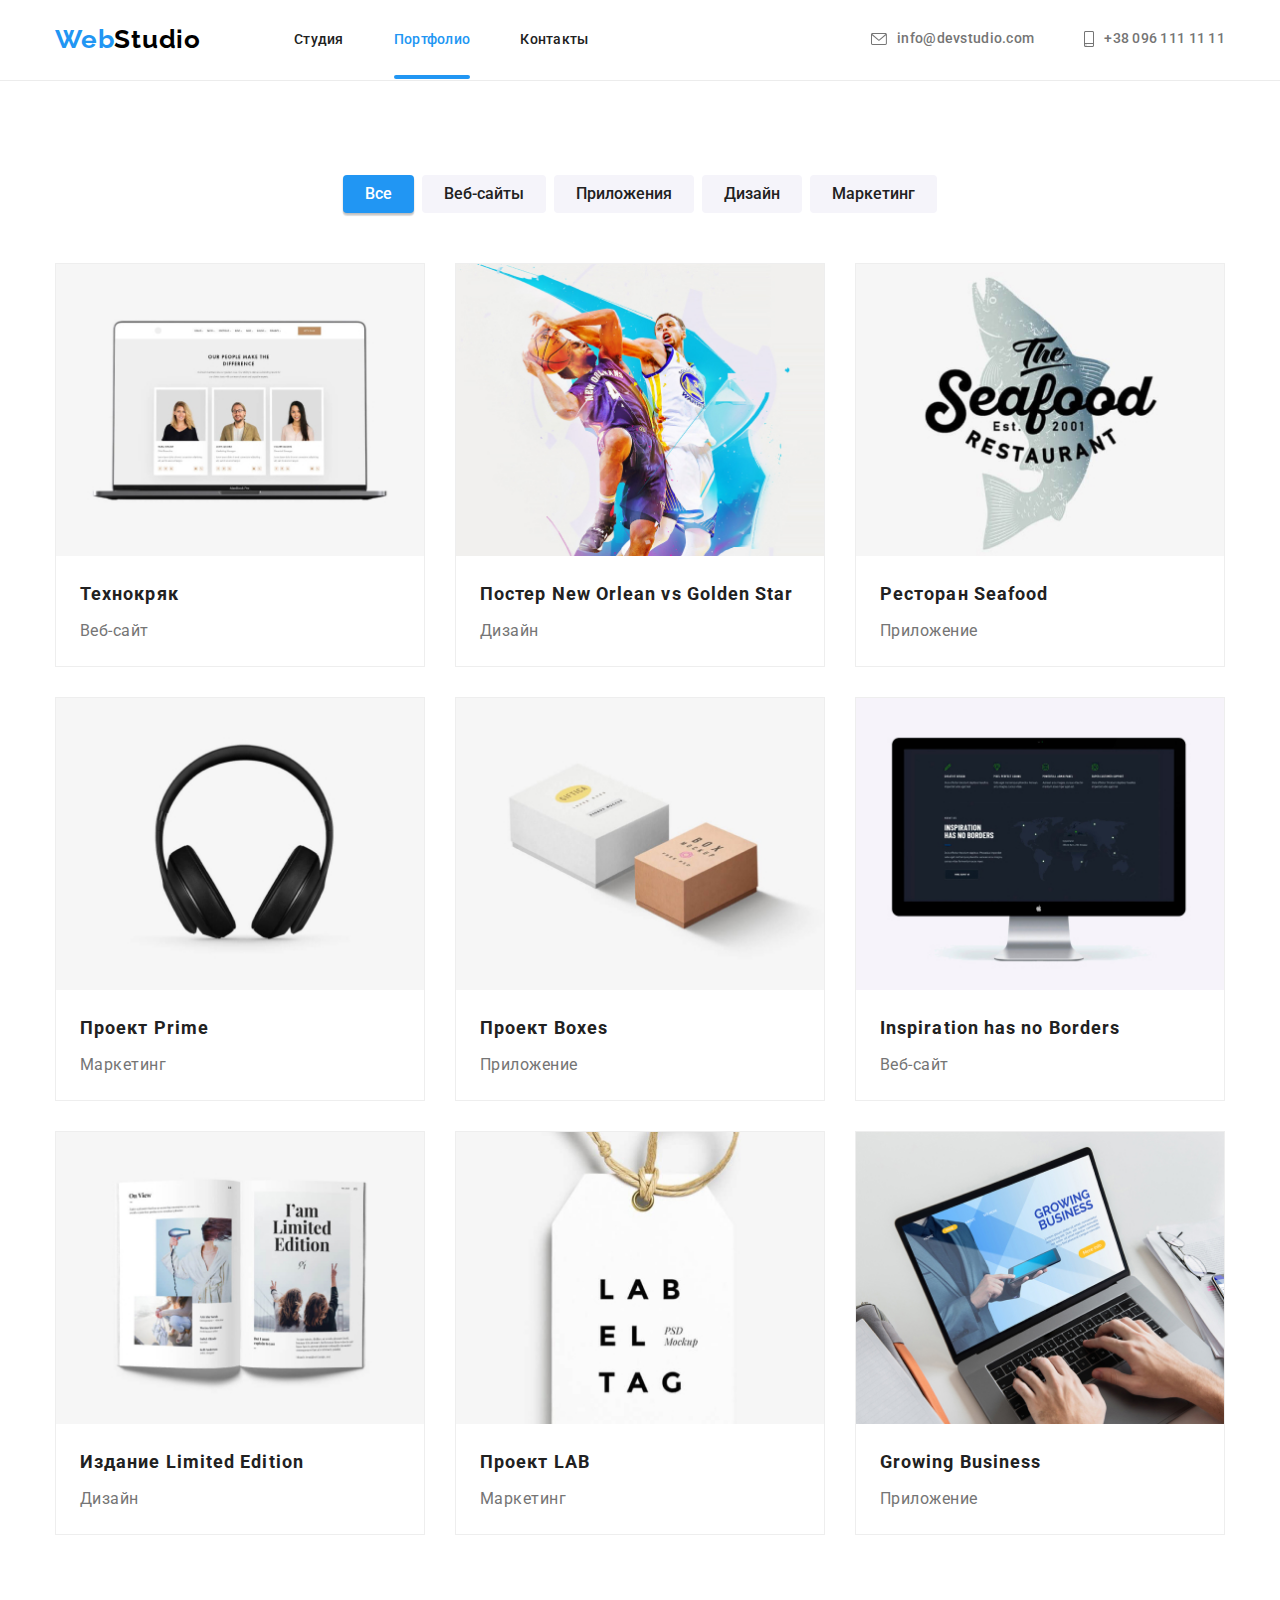
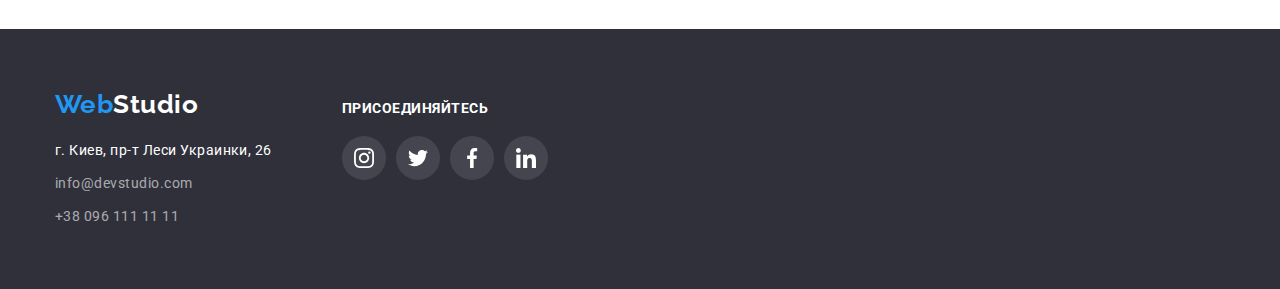
==== portfolio.html @ 2beaefca "New 6" ====
<!DOCTYPE html>
<html lang="ru">

<head>
    <meta charset="UTF-8">
    <meta http-equiv="X-UA-Compatible" content="IE=edge">
    <meta name="viewport" content="width=device-width, initial-scale=1.0">
    <title>WebStudio</title>
    <link rel="preconnect" href="https://fonts.googleapis.com">
    <link rel="preconnect" href="https://fonts.gstatic.com" crossorigin>
    <link href="https://fonts.googleapis.com/css2?family=Raleway:wght@700&family=Roboto:wght@400;500;700;900&display=swap"
        rel="stylesheet">
    <link rel="stylesheet" href="https://cdnjs.cloudflare.com/ajax/libs/modern-normalize/1.1.0/modern-normalize.min.css">

    <link rel="stylesheet" href="./css/styles.css">
</head>
<body>
<!-- Хедер -->
<header class="header">
    <div class="container">
        <div class="header-position">
            <div>
                <a href="./" class="logo"><span class="logo-color">Web</span>Studio</a>
            </div>
            <nav class="nav">
                <ul class="list-items">
                    <li><a href="./index.html" class="link link-nav">Студия</a></li>
                    <li><a href="./portfolio.html" class="link link-nav current">Портфолио</a></li>
                    <li><a href="" class="link link-nav">Контакты</a></li>
                </ul>
            </nav>
            <ul class="list-contact">
                <li>
                    <a href="mailto:info@devstudio.com" class="link link-contact">
                        <svg class="header-icon" width="16" height="12">
                            <use href="./images/icons/symbol-defs.svg#mail"></use>
                        </svg>
                        info@devstudio.com</a>
                </li>
                <li>
                    <a href="tel:+380961111111" class="link link-contact">
                        <svg class="header-icon" width="10" height="16">
                            <use href="./images/icons/symbol-defs.svg#smartphone"></use>
                        </svg>
                        +38 096 111 11 11</a>
                </li>
            </ul>
        </div>
    </div>
</header>

    <main>
        <section class="section-portfolio section">
            <div class="container">
                <h1 hidden>Портфолио</h1>
                <!-- Кнопки фільтрації -->
                <ul class="filter-button">
                    <li><button type="button" class="portfolio-button active">Все</button></li>
                    <li><button type="button" class="portfolio-button">Веб-сайты</button></li>
                    <li><button type="button" class="portfolio-button">Приложения</button></li>
                    <li><button type="button" class="portfolio-button">Дизайн</button></li>
                    <li><button type="button" class="portfolio-button">Маркетинг</button></li>
                </ul>
                <!-- Приклади -->
                <ul class="example">
                    <li class="example-card">
                        <a href="" class="link-example-card">
                            <div class="example-images">
                                <img src="./images/Технокряк.jpg" alt="Макет сайта" width="370">
                                <p class="text-on-animation">Ресурс предлагает комплексные предложения с разным уровнем функционала и сервисов. Все это позволит посетителю получить
                                исчерпывающие сведения о компании или частном лице.</p>
                            </div>
                            <div class="example-card-position">
                                <h2 class="example-title">Технокряк</h2>
                                <p class="example-text">Веб-сайт</p>
                            </div>
                        </a>   
                    </li>
                    <li class="example-card">
                        <a href="" class="link-example-card">
                            <div class="example-images">
                                <img src="./images/Постер.jpg" alt="Постер с баскетболистами" width="370">
                                <p class="text-on-animation">Ресурс предлагает комплексные предложения с разным уровнем функционала и сервисов. Все это
                                    позволит посетителю получить
                                    исчерпывающие сведения о компании или частном лице.</p>
                            </div>                    
                            <div class="example-card-position">
                                <h2 class="example-title">Постер New Orlean vs Golden Star</h2>
                                <p class="example-text">Дизайн</p>
                            </div>
                        </a>                       
                    </li>
                    <li class="example-card">
                        <a href="" class="link-example-card">
                            <div class="example-images">
                                <img src="./images/Ресторан.jpg" alt="Эмблема ресторана" width="370">
                                <p class="text-on-animation">Ресурс предлагает комплексные предложения с разным уровнем функционала и сервисов. Все это
                                    позволит посетителю получить
                                    исчерпывающие сведения о компании или частном лице.</p>
                            </div>
                            <div class="example-card-position">
                                <h2 class="example-title">Ресторан Seafood</h2>
                                <p class="example-text">Приложение</p>
                            </div>
                        </a>                       
                    </li>
                    <li class="example-card">
                        <a href="" class="link-example-card">
                            <div class="example-images">
                                <img src="./images/ПроектPrime.jpg" alt="Наушники" width="370">
                                <p class="text-on-animation">Ресурс предлагает комплексные предложения с разным уровнем функционала и сервисов. Все это
                                    позволит посетителю получить
                                    исчерпывающие сведения о компании или частном лице.</p>
                            </div>
                            <div class="example-card-position">
                                <h2 class="example-title">Проект Prime</h2>
                                <p class="example-text">Маркетинг</p>
                            </div>
                        </a>                        
                    </li>
                    <li class="example-card">
                        <a href="" class="link-example-card">
                            <div class="example-images">
                                <img src="./images/ПроектBoxes.jpg" alt="Коробки" width="370">
                                <p class="text-on-animation">Ресурс предлагает комплексные предложения с разным уровнем функционала и сервисов. Все это
                                    позволит посетителю получить
                                    исчерпывающие сведения о компании или частном лице.</p>
                            </div>
                            <div class="example-card-position">
                                <h2 class="example-title">Проект Boxes</h2>
                                <p class="example-text">Приложение</p>
                            </div>
                        </a>                       
                    </li>
                    <li class="example-card">
                        <a href="" class="link-example-card">
                            <div class="example-images">
                                <img src="./images/InspirationhasnoBorders.jpg" alt="Монитор" width="370">
                                <p class="text-on-animation">Ресурс предлагает комплексные предложения с разным уровнем функционала и сервисов. Все это
                                    позволит посетителю получить
                                    исчерпывающие сведения о компании или частном лице.</p>
                            </div>
                            <div class="example-card-position">
                                <h2 class="example-title">Inspiration has no Borders</h2>
                                <p class="example-text">Веб-сайт</p>
                            </div>
                        </a>                             
                    </li>
                    <li class="example-card">
                        <a href="" class="link-example-card">
                            <div class="example-images">
                                <img src="./images/ИзданиеLimitedEdition.jpg" alt="Книга" width="370">
                                <p class="text-on-animation">Ресурс предлагает комплексные предложения с разным уровнем функционала и сервисов. Все это
                                    позволит посетителю получить
                                    исчерпывающие сведения о компании или частном лице.</p>
                            </div>
                            <div class="example-card-position">
                                <h2 class="example-title">Издание Limited Edition</h2>
                                <p class="example-text">Дизайн</p>
                            </div>
                        </a>                         
                    </li>
                    <li class="example-card">
                        <a href="" class="link-example-card">
                            <div class="example-images">
                                <img src="./images/ПроектLAB.jpg" alt="Бирка" width="370">
                                <p class="text-on-animation">Ресурс предлагает комплексные предложения с разным уровнем функционала и сервисов. Все это
                                    позволит посетителю получить
                                    исчерпывающие сведения о компании или частном лице.</p>
                            </div>
                            <div class="example-card-position">
                                <h2 class="example-title">Проект LAB</h2>
                                <p class="example-text">Маркетинг</p>
                            </div>
                        </a>                          
                    </li>
                    <li class="example-card">
                        <a href="" class="link-example-card">
                            <div class="example-images">
                                <img src="./images/GrowingBusiness.jpg" alt="Ноотбук" width="370">
                                <p class="text-on-animation">Ресурс предлагает комплексные предложения с разным уровнем функционала и сервисов. Все это
                                    позволит посетителю получить
                                    исчерпывающие сведения о компании или частном лице.</p>
                            </div>
                            <div class="example-card-position">
                                <h2 class="example-title">Growing Business</h2>
                                <p class="example-text">Приложение</p>
                            </div>
                        </a>                                               
                    </li>
                </ul>
            </div>
        </section>
    </main>

    <!-- Футер -->
    <footer class="footer">
        <div class="container">
            <div class="footer-position">
                <div>
                    <a href="./" class="logo-footer">
                        <span class="logo-color">Web</span>Studio
                    </a>
                    <address>
                        <ul>
                            <li class="address-map">г. Киев, пр-т Леси Украинки, 26</li>
                            <li><a href="mailto:info@devstudio.com" class="address-contact link mail">info@devstudio.com</a>
                            </li>
                            <li><a href="tel:+380961111111" class="address-contact link">+38 096 111 11 11</a></li>
                        </ul>
                    </address>
                </div>
                <div class="join">
                    <h2 class="footer-title">присоединяйтесь</h2>
                    <ul class="footer-join-links">
                        <li>
                            <a href="" class="join-link">
                                <svg width="20" height="20">
                                    <use href="./images/icons/symbol-defs.svg#instagram">
                                    </use>
                                </svg>
                            </a>
                        </li>
                        <li>
                            <a href="" class="join-link">
                                <svg width="20" height="20">
                                    <use href="./images/icons/symbol-defs.svg#twitter">
                                    </use>
                                </svg>
                            </a>
                        </li>
                        <li>
                            <a href="" class="join-link">
                                <svg width="20" height="20">
                                    <use href="./images/icons/symbol-defs.svg#facebook">
                                    </use>
                                </svg>
                            </a>
                        </li>
                        <li>
                            <a href="" class="join-link">
                                <svg width="20" height="20">
                                    <use href="./images/icons/symbol-defs.svg#linkedin">
                                    </use>
                                </svg>
                            </a>
                        </li>
                    </ul>
                </div>
            </div>
        </div>
    </footer>
</body>
</html>
---- css/styles.css ----
:root {
    --main-color: #2196F3;
    --black-color: #212121;
    --main-white: #FFFFFF;
    --text-gray: #757575;
    --background-main: #E5E5E5;
    --background-secondary: #2F303A;
    --cubic-main: cubic-bezier(0.4, 0, 0.2, 1);
}

.link.current {
    color: var(--main-color);
    position: relative;
    padding: 32px 0;
}

.current::after {
    position: absolute;
    display: block;
    content: "";
    background: var(--main-color);
    border-radius: 2px;
    width: 100%;
    height: 4px;
    bottom: 0;
}

ul,
ol {
    list-style: none;
    padding: 0;
    margin: 0;
}

p,
h1,
h2,
h3,
h4,
h5,
h6 {
    margin: 0;
    padding: 0;
}

img {
    display: block;
    max-width: 100%;
    height: auto;
}

.container {
    width: 1200px;
    padding-left: 15px;
    padding-right: 15px;
    margin-right: auto;
    margin-left: auto;
}

/* Body */

body {
    font-family: 'Roboto', sans-serif;
    letter-spacing: 0.03em;
    background-color: var(--main-white);
    color: var(--black-color);
}

.section {
    padding-top: 94px;
    padding-bottom: 94px;
}

/* Посилання */

.link {
    text-decoration: none;
    transition: color 250ms var(--cubic-main);
}

.link:hover,
.link:focus {
    color: var(--main-color);
}

/* Хедер */

.nav {
    display: flex;
}

.header {
    padding-top: 24px;
    padding-bottom: 25px;
    border-bottom: 1px solid #ececec;
}

.header-position {
    display: flex;
    align-items: center;
}

.link-nav {
    color: var(--black-color);
    font-family: 'Roboto', sans-serif;
    font-weight: 500;
    font-size: 14px;
    line-height: 1.14;
    letter-spacing: 0.02em;
}


.link-contact {
    font-family: 'Roboto';
    font-weight: 500;
    font-size: 14px;
    line-height: 1.14;
    letter-spacing: 0.02em;
    color: var(--text-gray);

    display: flex;
    align-items: center;
}

.header-icon {
    fill: var(--text-gray);
    margin-right: 10px;
}


.link-contact:hover .header-icon,
.link-contact:focus .header-icon {
    fill: var(--main-color);
}

.list-contact {
    display: flex;
    gap: 50px;
    margin-left: auto;
}

.list-items {
    display: flex;
    align-items: center; 
    gap: 50px;   
}



/* Logo */
.logo-color {
    color: var(--main-color);
}

.logo {
    display: flex;
    align-items: center;
    margin-right: 93px;

    font-family: 'Raleway', sans-serif;
    font-weight: 700;
    font-size: 26px;
    line-height: 1.19;
    letter-spacing: 0.03em;
    color: #000000;
    text-decoration: none;
}

/* Hero */

.hero {
    letter-spacing: 0.06em;
    padding-top: 200px;
    padding-bottom: 200px;
    background:linear-gradient(rgba(47, 48, 58, 0.4), rgba(47, 48, 58, 0.4)), url(../images/hero-bg.jpg);
    background-repeat: no-repeat;
    background-position: center;
    background-size: cover;
    max-width: 1600px;
    margin: auto;

}


.hero-title {
    font-weight: 900;
    font-size: 44px;
    line-height: 1.36;
    margin-right: auto;
    margin-left: auto;
    text-align: center;
    text-transform: uppercase;
    color: var(--main-white);
    margin-bottom: 30px;
    max-width: 696px;
    letter-spacing: 0.06em;
}

.button-service {
    font-weight: 700;
    font-size: 16px;
    line-height: 1.87;
    letter-spacing: 0.06em;
    min-width: 200px;
    display: block;
    color: var(--main-white);
    background-color: var(--main-color);
    
    
    border-radius: 4px;
    border: none;
    padding: 10px 32px;
    margin: 0 auto;

    cursor: pointer;

    transition: box-shadow 250px var(--cubic-main);
}

.button-service:hover {
    box-shadow: 0px 4px 4px rgba(0, 0, 0, 0.15);
}

/* Переваги */

.advantage {
    padding-bottom: 0;
}

.advantage-position {
    display: flex;
    flex-wrap: wrap;
    gap: 30px;
}

.advantage-cards {
    width: 270px;
}

.advantage-title {
    font-weight: 700;
    font-size: 14px;
    line-height: 1.14;
    text-transform: uppercase;

    margin-bottom: 10px;
}

.advantage-text {
    font-size: 14px;
    line-height: 1.71;
    
    color: var(--text-gray);
}

.advantage-icons {
    display: flex;
    justify-content: center;
    align-items: center;

    margin-bottom: 30px;
    width: 270px;
    height: 120px;
    background-color: #F5F4FA;
}

/* Чим займаємось */

.examples-title {
    font-weight: 700;
    font-size: 36px;
    line-height: 1.17;
    text-align: center;

    margin-bottom: 50px;
}

.examples-position {
    display: flex;
    justify-content: space-between;
    gap: 30px;
}

.example-picture {
    position: relative;
    overflow: hidden;
}

.examples-text {
    position: absolute;
    display: flex;
    justify-content: center;
    align-items: center;
    left: 0;
    width: 100%;
    padding: 27px 0;

    font-weight: 700;
    font-size: 14px;
    line-height: 1.14;
    text-transform: uppercase;
    
    color: var(--main-white);
    background: rgba(47, 48, 58, 0.8);
    transition: transform 250ms var(--cubic-main);
}

.example-picture:hover .examples-text {
    transform: translateY(-100%);
}

/* Команда */

.team {
    background-color: #F5F4FA;
}

.team-title {
    font-weight: 700;
    font-size: 36px;
    line-height: 1.17;
    text-align: center;

    margin-bottom: 50px;
}

.team-list {
    background-color: #F5F4FA;
    display: flex;
    gap: 30px;
}

.team-member-position {
    padding-top: 30px;
    padding-bottom: 30px;
    padding-left: 32px;
    padding-right: 32px;
}

.team-member {
    background: var(--main-white);
    width: 270px;
    box-shadow: 0px 1px 3px rgba(0, 0, 0, 0.12), 0px 1px 1px rgba(0, 0, 0, 0.14), 0px 2px 1px rgba(0, 0, 0, 0.2);
    border-radius: 0px 0px 4px 4px;
}

.worker-title {
    font-weight: 500;
    font-size: 16px;
    line-height: 1.19;
    text-align: center;

    margin-bottom: 10px;
}

.team-text {
    font-size: 16px;
    line-height: 1.19;
    text-align: center;
    
    color: var(--text-gray);
}

.member-social-links {
    display: flex;
    gap: 10px;
    justify-content: space-between;
    margin-top: 16px;
}

.member-link {
    display: flex;
    justify-content: center;
    align-items: center;
    width: 44px;
    height: 44px;
    background-color: var(--main-white);
    border-radius: 50%;
    fill: #AFB1B8;

    transition: background-color 250ms var(--cubic-main),
    fill 250ms var(--cubic-main),
    border-radius 250ms var(--cubic-main);
}

.member-link:hover,
.member-link:focus {
    background-color: var(--main-color);
    fill: var(--main-white);
    
}

/* Постійні клієнти */

.clients-title {
    font-weight: 700;
    font-size: 36px;
    line-height: 1.17;
    text-align: center;

    margin-bottom: 50px;
}

.regular-customers {
    display: flex;
    justify-content: space-between;
    align-items: center;
    gap: 30px;
}

.regular-company {
    display: flex;
    justify-content: center;
    align-items: center;

    fill: #AFB1B8;
    width: 170px;
    height: 92px;
    border: 1px solid #AFB1B8;
    border-radius: 4px;

    transition: fill 250ms var(--cubic-main),border-color 250ms var(--cubic-main);
}

.regular-company:hover,
.regular-company:focus {
    fill: var(--main-color);
    border-color: var(--main-color);
}

/* Футер */

footer {
    background-color: var(--background-secondary);
}

.footer {
    padding-top: 60px;
    padding-bottom: 60px;
}

.footer-position {
    display: flex;
    align-items: baseline;
}

.logo-footer {
    font-family: 'Raleway', sans-serif;
    font-weight: 700;
    font-size: 26px;
    line-height: 1.19;
    color: var(--main-white);
    text-decoration: none;
    display: block;

    margin-bottom: 20px;
}

.address-map {
    font-family: 'Roboto', sans-serif;
    font-size: 14px;
    line-height: 1.71;
    font-style: normal;
        
    color: var(--main-white);
    margin-bottom: 9px;
}

.address-contact {
    font-family: 'Roboto';
    font-size: 14px;
    line-height: 1.71;
    font-style: normal;
    color:rgba(255, 255, 255, 0.6);

    display: block;
}

.mail {
    margin-bottom: 9px;
}

.footer-title {
    font-size: 14px;
    line-height: 1.14;
    text-transform: uppercase;
    margin-bottom: 20px;
    
    color: var(--main-white);
}

.join {
    margin-left: 70px;
}

.footer-join-links {
    display: flex;
    gap: 10px;

}

.join-link {
    display: flex;
    justify-content: center;
    align-items: center;
    width: 44px;
    height: 44px;
    background-color: rgba(255, 255, 255, 0.1);
    border-radius: 50%;
    
    fill: var(--main-white);

    transition: background-color 250ms var(--cubic-main);
}

.join-link:hover,
.join-link:focus {
    background-color: var(--main-color);
}

.input-footer {
    padding-top: 15px;
    padding-bottom: 15px;
    padding-left: 16px;
    width: 358px;
    background-color: var(--background-secondary);

    border: 1px solid rgba(255, 255, 255, 0.3);
    filter: drop-shadow(0px 4px 4px rgba(0, 0, 0, 0.15));
    border-radius: 4px;
}

.input-footer::placeholder {
    font-size: 16px;
    line-height: 1.25;
    
     color: rgba(255, 255, 255, 0.6);
}

.subscribe {
    display: flex;
    flex-flow: column;
    margin-left: auto;
}

.subscribe-form {
    display: flex;
}

.button-subscribe {
    display: flex;
    justify-content: center;
    align-items: center;

    font-weight: 700;
    font-size: 16px;
    line-height: 1.88;
    letter-spacing: 0.06em;
    border: none;
    width: 200px;
    height: 50px;
    margin-left: 12px;
    
    box-shadow: 0px 4px 4px rgba(0, 0, 0, 0.15);
    border-radius: 4px;
    color: #FFFFFF;
    background-color: var(--main-color);
}

.send-icon {
    margin-left: 10px;
}

/* Кнопки фільтрації */

.portfolio-button {
    font-family: inherit;
    font-weight: 500;
    font-size: 16px;
    line-height: 1.6;
    text-align: center;
    
    color: var(--black-color);
    background-color: #F5F4FA;

    border-radius: 4px;
    border: none;
    padding: 6px 22px;

    cursor: pointer;

    transition: color 250ms var(--cubic-main),
    background-color 250ms var(--cubic-main),
    box-shadow 250ms var(--cubic-main);
}

.filter-button {
    display: flex;
    justify-content: center;
    gap: 8px;
    margin-bottom: 50px;
}

.portfolio-button.active {
    color: var(--main-white);
    background-color: var(--main-color);
    box-shadow: 0px 3px 1px rgba(0, 0, 0, 0.1), 0px 1px 2px rgba(0, 0, 0, 0.08), 0px 2px 2px rgba(0, 0, 0, 0.12);
}

.portfolio-button:hover,
.portfolio-button:focus {
    color: var(--main-white);
    background-color: var(--main-color);
    box-shadow: 0px 3px 1px rgba(0, 0, 0, 0.1), 0px 1px 2px rgba(0, 0, 0, 0.08), 0px 2px 2px rgba(0, 0, 0, 0.12);
}

/* Приклади */

.example {
    display: flex;
    flex-wrap: wrap;

    gap: 30px;
}

.example-card {
    width: 370px;
    height: 404px;
    border: 1px solid #EEEEEE;
    transition: box-shadow 250ms var(--cubic-main);
}

.example-card:hover,
.example-card:focus {
    box-shadow: 0px 1px 1px rgba(0, 0, 0, 0.12), 0px 4px 4px rgba(0, 0, 0, 0.06), 1px 4px 6px rgba(0, 0, 0, 0.16);
}

.example-title {
    font-weight: 700;
    font-size: 18px;
    line-height: 2;
    letter-spacing: 0.06em;
    margin-bottom: 4px;
}

.example-text {
    font-size: 16px;
    line-height: 1.88;

    color: var(--text-gray);
}

.example-images {
    position: relative;
    overflow: hidden;
}

.text-on-animation {
    position: absolute;

    font-size: 18px;
    line-height: 1.56;
    height: 100%;
    padding: 63px 24px;

    color: var(--main-white);
    background: rgba(33, 150, 243, 0.9);

    transition: transform 250ms var(--cubic-main);
}

.example-card:hover .text-on-animation {
    transform: translateY(-100%);
}

.link-example-card {
    text-decoration: none;
    color: var(--black-color);
}

.example-card-position {
    padding-top: 20px;
    padding-bottom: 20px;
    padding-left: 24px;
    padding-right: 24px;
}

.backdrop {
    position: fixed;
    top: 0;
    left: 0;
    width: 100%;
    height: 100%;
    background: rgba(0, 0, 0, 0.2);
    opacity: 1;
    transition: opacity 250ms var(--cubic-main);
}

.backdrop.is-hidden {
    opacity: 0;
    pointer-events: none;
    visibility: hidden;
}

.backdrop.is-hidden .modal {
    transform: translate(-50%, -50%) scale(0.8);
}

.modal {
    position: absolute;
    top: 50%;
    left: 50%;

    min-width: 528px;
    min-height: 581px;
    background: #FFFFFF;
    box-shadow: 0px 1px 3px rgba(0, 0, 0, 0.12), 0px 1px 1px rgba(0, 0, 0, 0.14), 0px 2px 1px rgba(0, 0, 0, 0.2);
    border-radius: 4px;

    opacity: 1;
    transform: translate(-50%, -50%) scale(1);
    transition: transform 250ms var(--cubic-main);
}

.modal-close-btn {
    position: absolute;
    top: 8px;
    right: 8px;

    border: 1px solid rgba(0, 0, 0, 0.1);
    border-radius: 50%;
    background-color: var(--main-white); 
    fill: #000000;
    height: 30px;
    width: 30px;
}
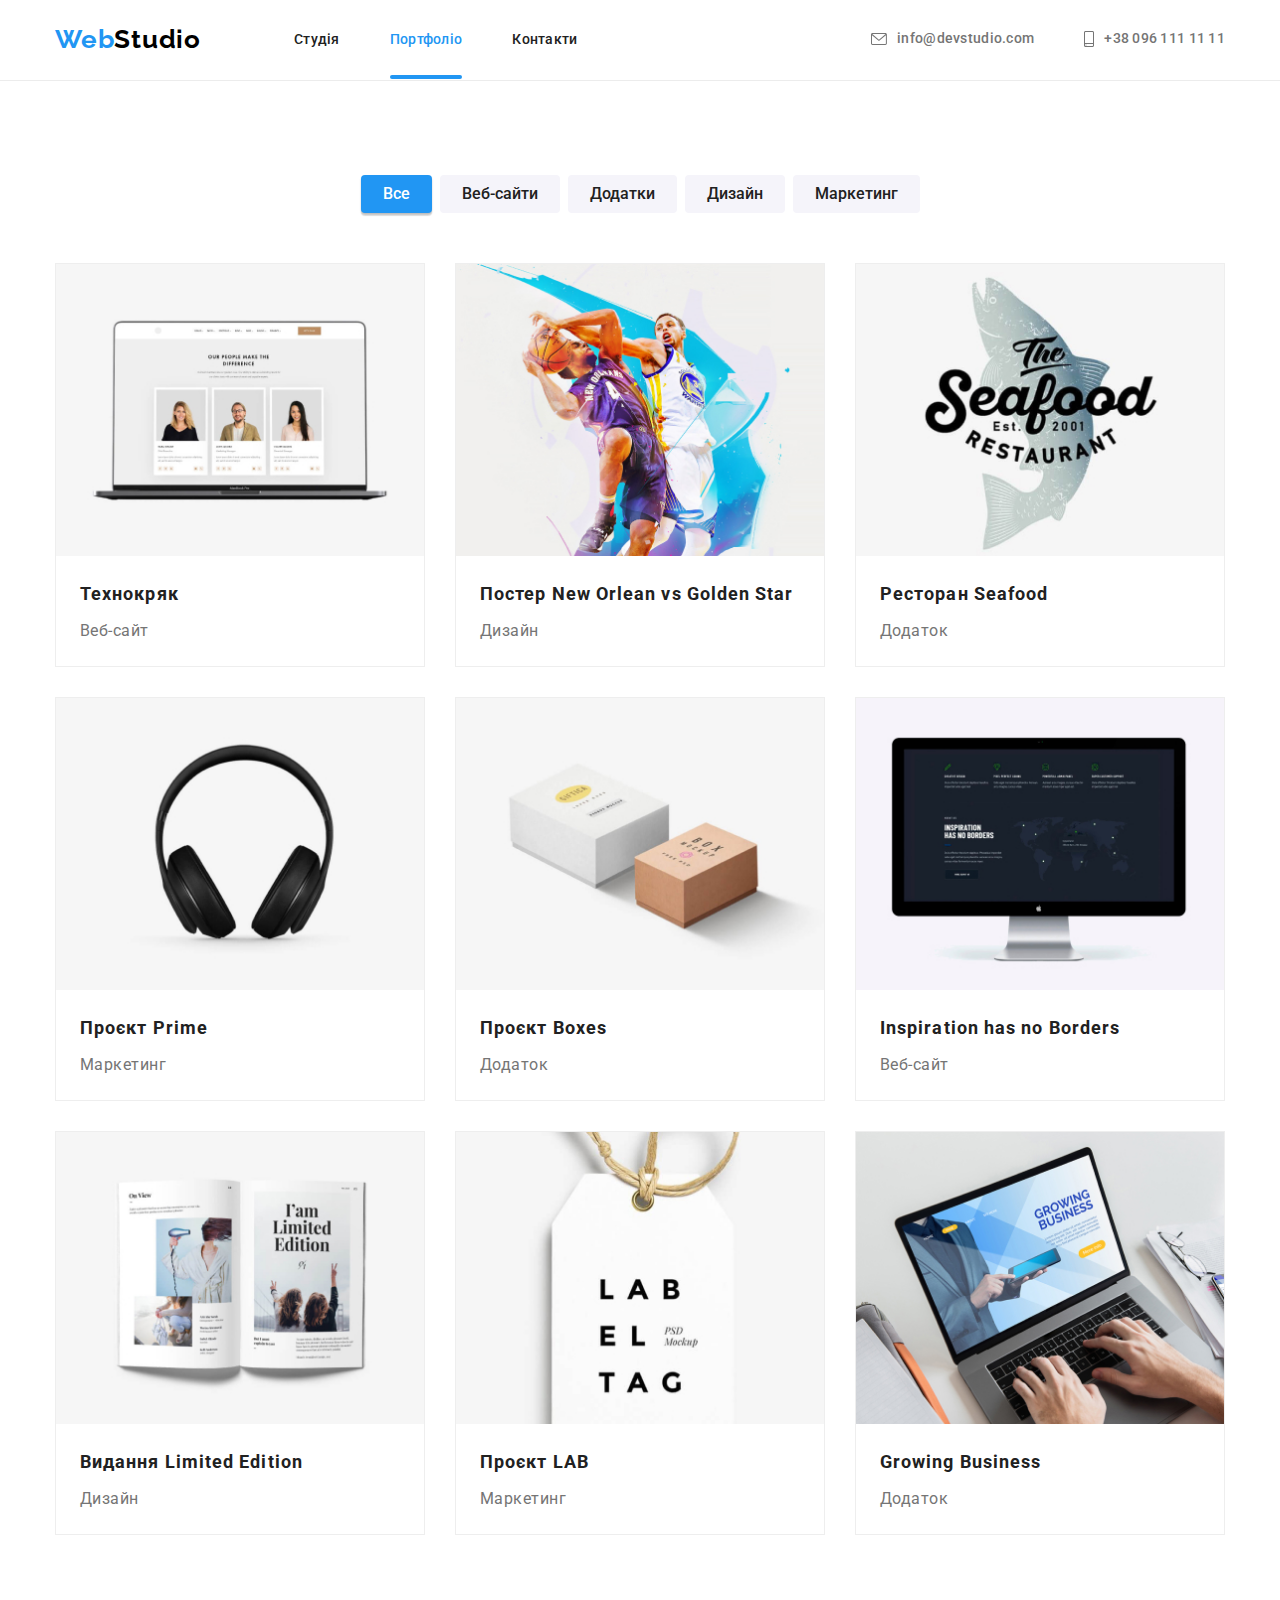
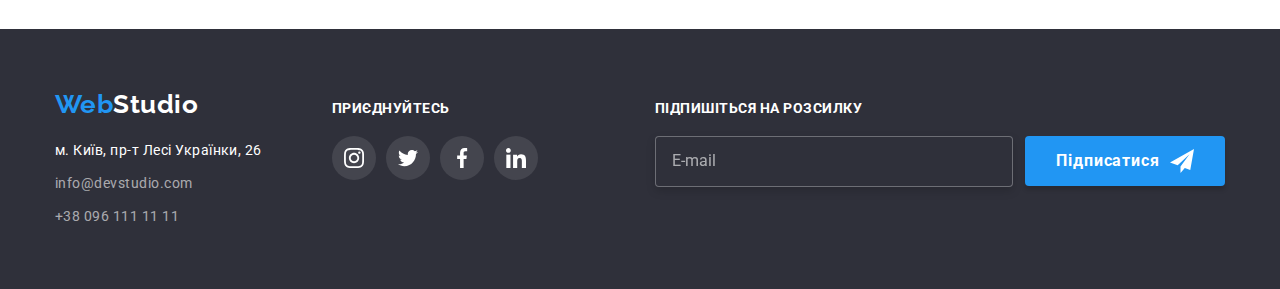
==== commit cd554618: "Update" ====
--- a/portfolio.html
+++ b/portfolio.html
@@ -1,5 +1,5 @@
 <!DOCTYPE html>
-<html lang="ru">
+<html lang="uk">
 
 <head>
     <meta charset="UTF-8">
@@ -24,9 +24,9 @@
             </div>
             <nav class="nav">
                 <ul class="list-items">
-                    <li><a href="./index.html" class="link link-nav">Студия</a></li>
-                    <li><a href="./portfolio.html" class="link link-nav current">Портфолио</a></li>
-                    <li><a href="" class="link link-nav">Контакты</a></li>
+                    <li><a href="./index.html" class="link link-nav">Студія</a></li>
+                    <li><a href="./portfolio.html" class="link link-nav current">Портфоліо</a></li>
+                    <li><a href="" class="link link-nav">Контакти</a></li>
                 </ul>
             </nav>
             <ul class="list-contact">
@@ -52,12 +52,12 @@
     <main>
         <section class="section-portfolio section">
             <div class="container">
-                <h1 hidden>Портфолио</h1>
+                <h1 hidden>Портфоліо</h1>
                 <!-- Кнопки фільтрації -->
                 <ul class="filter-button">
                     <li><button type="button" class="portfolio-button active">Все</button></li>
-                    <li><button type="button" class="portfolio-button">Веб-сайты</button></li>
-                    <li><button type="button" class="portfolio-button">Приложения</button></li>
+                    <li><button type="button" class="portfolio-button">Веб-сайти</button></li>
+                    <li><button type="button" class="portfolio-button">Додатки</button></li>
                     <li><button type="button" class="portfolio-button">Дизайн</button></li>
                     <li><button type="button" class="portfolio-button">Маркетинг</button></li>
                 </ul>
@@ -67,8 +67,8 @@
                         <a href="" class="link-example-card">
                             <div class="example-images">
                                 <img src="./images/Технокряк.jpg" alt="Макет сайта" width="370">
-                                <p class="text-on-animation">Ресурс предлагает комплексные предложения с разным уровнем функционала и сервисов. Все это позволит посетителю получить
-                                исчерпывающие сведения о компании или частном лице.</p>
+                                <p class="text-on-animation">Ресурс пропонує комплексні пропозиції з різним рівнем функціоналу та сервісів. Все це дозволить відвідувачу отримати
+                                вичерпні відомості про компанію чи приватну особу.</p>
                             </div>
                             <div class="example-card-position">
                                 <h2 class="example-title">Технокряк</h2>
@@ -80,9 +80,8 @@
                         <a href="" class="link-example-card">
                             <div class="example-images">
                                 <img src="./images/Постер.jpg" alt="Постер с баскетболистами" width="370">
-                                <p class="text-on-animation">Ресурс предлагает комплексные предложения с разным уровнем функционала и сервисов. Все это
-                                    позволит посетителю получить
-                                    исчерпывающие сведения о компании или частном лице.</p>
+                                <p class="text-on-animation">Ресурс пропонує комплексні пропозиції з різним рівнем функціоналу та сервісів. Все це дозволить відвідувачу отримати
+                                вичерпні відомості про компанію чи приватну особу.</p>
                             </div>                    
                             <div class="example-card-position">
                                 <h2 class="example-title">Постер New Orlean vs Golden Star</h2>
@@ -94,13 +93,12 @@
                         <a href="" class="link-example-card">
                             <div class="example-images">
                                 <img src="./images/Ресторан.jpg" alt="Эмблема ресторана" width="370">
-                                <p class="text-on-animation">Ресурс предлагает комплексные предложения с разным уровнем функционала и сервисов. Все это
-                                    позволит посетителю получить
-                                    исчерпывающие сведения о компании или частном лице.</p>
+                                <p class="text-on-animation">Ресурс пропонує комплексні пропозиції з різним рівнем функціоналу та сервісів. Все це дозволить відвідувачу отримати
+                                вичерпні відомості про компанію чи приватну особу.</p>
                             </div>
                             <div class="example-card-position">
                                 <h2 class="example-title">Ресторан Seafood</h2>
-                                <p class="example-text">Приложение</p>
+                                <p class="example-text">Додаток</p>
                             </div>
                         </a>                       
                     </li>
@@ -108,12 +106,11 @@
                         <a href="" class="link-example-card">
                             <div class="example-images">
                                 <img src="./images/ПроектPrime.jpg" alt="Наушники" width="370">
-                                <p class="text-on-animation">Ресурс предлагает комплексные предложения с разным уровнем функционала и сервисов. Все это
-                                    позволит посетителю получить
-                                    исчерпывающие сведения о компании или частном лице.</p>
-                            </div>
-                            <div class="example-card-position">
-                                <h2 class="example-title">Проект Prime</h2>
+                                <p class="text-on-animation">Ресурс пропонує комплексні пропозиції з різним рівнем функціоналу та сервісів. Все це дозволить відвідувачу отримати
+                                вичерпні відомості про компанію чи приватну особу..</p>
+                            </div>
+                            <div class="example-card-position">
+                                <h2 class="example-title">Проєкт Prime</h2>
                                 <p class="example-text">Маркетинг</p>
                             </div>
                         </a>                        
@@ -122,13 +119,12 @@
                         <a href="" class="link-example-card">
                             <div class="example-images">
                                 <img src="./images/ПроектBoxes.jpg" alt="Коробки" width="370">
-                                <p class="text-on-animation">Ресурс предлагает комплексные предложения с разным уровнем функционала и сервисов. Все это
-                                    позволит посетителю получить
-                                    исчерпывающие сведения о компании или частном лице.</p>
-                            </div>
-                            <div class="example-card-position">
-                                <h2 class="example-title">Проект Boxes</h2>
-                                <p class="example-text">Приложение</p>
+                                <p class="text-on-animation">Ресурс пропонує комплексні пропозиції з різним рівнем функціоналу та сервісів. Все це дозволить відвідувачу отримати
+                                вичерпні відомості про компанію чи приватну особу.</p>
+                            </div>
+                            <div class="example-card-position">
+                                <h2 class="example-title">Проєкт Boxes</h2>
+                                <p class="example-text">Додаток</p>
                             </div>
                         </a>                       
                     </li>
@@ -136,9 +132,8 @@
                         <a href="" class="link-example-card">
                             <div class="example-images">
                                 <img src="./images/InspirationhasnoBorders.jpg" alt="Монитор" width="370">
-                                <p class="text-on-animation">Ресурс предлагает комплексные предложения с разным уровнем функционала и сервисов. Все это
-                                    позволит посетителю получить
-                                    исчерпывающие сведения о компании или частном лице.</p>
+                                <p class="text-on-animation">Ресурс пропонує комплексні пропозиції з різним рівнем функціоналу та сервісів. Все це дозволить відвідувачу отримати
+                                вичерпні відомості про компанію чи приватну особу.</p>
                             </div>
                             <div class="example-card-position">
                                 <h2 class="example-title">Inspiration has no Borders</h2>
@@ -150,12 +145,11 @@
                         <a href="" class="link-example-card">
                             <div class="example-images">
                                 <img src="./images/ИзданиеLimitedEdition.jpg" alt="Книга" width="370">
-                                <p class="text-on-animation">Ресурс предлагает комплексные предложения с разным уровнем функционала и сервисов. Все это
-                                    позволит посетителю получить
-                                    исчерпывающие сведения о компании или частном лице.</p>
-                            </div>
-                            <div class="example-card-position">
-                                <h2 class="example-title">Издание Limited Edition</h2>
+                                <p class="text-on-animation">Ресурс пропонує комплексні пропозиції з різним рівнем функціоналу та сервісів. Все це дозволить відвідувачу отримати
+                                вичерпні відомості про компанію чи приватну особу.</p>
+                            </div>
+                            <div class="example-card-position">
+                                <h2 class="example-title">Видання Limited Edition</h2>
                                 <p class="example-text">Дизайн</p>
                             </div>
                         </a>                         
@@ -164,12 +158,11 @@
                         <a href="" class="link-example-card">
                             <div class="example-images">
                                 <img src="./images/ПроектLAB.jpg" alt="Бирка" width="370">
-                                <p class="text-on-animation">Ресурс предлагает комплексные предложения с разным уровнем функционала и сервисов. Все это
-                                    позволит посетителю получить
-                                    исчерпывающие сведения о компании или частном лице.</p>
-                            </div>
-                            <div class="example-card-position">
-                                <h2 class="example-title">Проект LAB</h2>
+                                <p class="text-on-animation">Ресурс пропонує комплексні пропозиції з різним рівнем функціоналу та сервісів. Все це дозволить відвідувачу отримати
+                                вичерпні відомості про компанію чи приватну особу.</p>
+                            </div>
+                            <div class="example-card-position">
+                                <h2 class="example-title">Проєкт LAB</h2>
                                 <p class="example-text">Маркетинг</p>
                             </div>
                         </a>                          
@@ -178,13 +171,12 @@
                         <a href="" class="link-example-card">
                             <div class="example-images">
                                 <img src="./images/GrowingBusiness.jpg" alt="Ноотбук" width="370">
-                                <p class="text-on-animation">Ресурс предлагает комплексные предложения с разным уровнем функционала и сервисов. Все это
-                                    позволит посетителю получить
-                                    исчерпывающие сведения о компании или частном лице.</p>
+                                <p class="text-on-animation">Ресурс пропонує комплексні пропозиції з різним рівнем функціоналу та сервісів. Все це дозволить відвідувачу отримати
+                                вичерпні відомості про компанію чи приватну особу.</p>
                             </div>
                             <div class="example-card-position">
                                 <h2 class="example-title">Growing Business</h2>
-                                <p class="example-text">Приложение</p>
+                                <p class="example-text">Додаток</p>
                             </div>
                         </a>                                               
                     </li>
@@ -203,7 +195,7 @@
                     </a>
                     <address>
                         <ul>
-                            <li class="address-map">г. Киев, пр-т Леси Украинки, 26</li>
+                            <li class="address-map">м. Київ, пр-т Лесі Українки, 26</li>
                             <li><a href="mailto:info@devstudio.com" class="address-contact link mail">info@devstudio.com</a>
                             </li>
                             <li><a href="tel:+380961111111" class="address-contact link">+38 096 111 11 11</a></li>
@@ -211,7 +203,7 @@
                     </address>
                 </div>
                 <div class="join">
-                    <h2 class="footer-title">присоединяйтесь</h2>
+                    <h2 class="footer-title">приєднуйтесь</h2>
                     <ul class="footer-join-links">
                         <li>
                             <a href="" class="join-link">
@@ -246,6 +238,17 @@
                             </a>
                         </li>
                     </ul>
+                </div>
+                <div class="subscribe">
+                    <h2 class="footer-title">Підпишіться на розсилку</h2>
+                    <form class="subscribe-form" name="subscribe-form" autocomplete="on">
+                        <input class="input-footer" name="subscribe" type="email" placeholder="E-mail">
+                        <button type="submit" class="button-subscribe">Підписатися
+                            <svg class="send-icon" width="24" height="24">
+                                <use href="./images/icons/symbol-defs.svg#send"></use>
+                            </svg>
+                        </button>
+                    </form>
                 </div>
             </div>
         </div>
--- a/css/styles.css
+++ b/css/styles.css
@@ -560,6 +560,7 @@
     width: 200px;
     height: 50px;
     margin-left: 12px;
+    cursor: pointer;
     
     box-shadow: 0px 4px 4px rgba(0, 0, 0, 0.15);
     border-radius: 4px;
@@ -684,6 +685,8 @@
     padding-left: 24px;
     padding-right: 24px;
 }
+
+/*  MODAL  */
 
 .backdrop {
     position: fixed;
@@ -711,8 +714,9 @@
     top: 50%;
     left: 50%;
 
-    min-width: 528px;
-    min-height: 581px;
+    max-width: 528px;
+    max-height: 581px;
+    height: 100%;
     background: #FFFFFF;
     box-shadow: 0px 1px 3px rgba(0, 0, 0, 0.12), 0px 1px 1px rgba(0, 0, 0, 0.14), 0px 2px 1px rgba(0, 0, 0, 0.2);
     border-radius: 4px;
@@ -733,4 +737,157 @@
     fill: #000000;
     height: 30px;
     width: 30px;
+    transition: fill 250ms var(--cubic-main);
+}
+
+.modal-close-btn:hover {
+    fill: var(--main-color);
+    cursor: pointer;
+}
+
+.feedback-form-position {
+    padding: 40px;
+}
+
+.feedback-title {
+    font-size: 20px;
+    line-height: 1.15;
+    text-align: center;
+    letter-spacing: 0.03em;
+    
+    color: var(--black-color);
+
+    margin-bottom: 12px;
+}
+
+.label-title {
+    font-size: 12px;
+    line-height: 1.17;
+    letter-spacing: 0.01em;
+
+    color: var(--text-gray);
+
+    display: block;
+    margin-bottom: 4px;
+    margin-top: 10px;
+}
+
+
+.input-feedback {
+    border: 1px solid rgba(33, 33, 33, 0.2);
+    border-radius: 4px;
+    height: 40px;
+    width: 100%;
+    cursor: pointer;
+    padding-left: 42px;
+}
+
+.input-feedback:focus {
+    outline-color: var(--main-color);
+}
+
+.input-logo-position {
+    position: relative;
+}
+
+.logo-feedback {
+    position: absolute;
+    top: 50%;
+    left: 12px;
+    transform: translateY(-50%);
+}
+
+.input-feedback:focus + .logo-feedback {
+    fill: var(--main-color);
+}
+
+.textarea-feedback {
+    border: 1px solid rgba(33, 33, 33, 0.2);
+    border-radius: 4px;
+    resize: none;
+    width: 448px;
+    height: 120px;
+    margin-bottom: 20px;
+    padding: 12px 16px;
+}
+
+.textarea-feedback::placeholder {
+    font-size: 12px;
+    line-height: 1.17;
+    letter-spacing: 0.01em;
+    
+    color: rgba(117, 117, 117, 0.5);
+}
+
+.textarea-feedback:focus {
+    outline-color: var(--main-color);
+}
+
+.agree-label {
+    font-size: 14px;
+    line-height: 1.71;
+    letter-spacing: 0.03em;
+
+    color: var(--text-gray);
+    display: flex;
+    align-items: center;
+    justify-content: center;
+    position: relative;
+}
+
+.agree-link {
+    color: var(--main-color);
+    margin-left: 4px;
+}
+
+.checkbox {
+    position: absolute;
+    width: 1px;
+    height: 1px;
+    margin: -1px;
+    border: 0;
+    padding: 0;
+    clip: rect(0 0 0 0);
+    overflow: hidden;
+}
+
+.agree-check {
+    width: 16px;
+    height: 15px;
+    fill: var(--black-color);
+    margin-right: 7px;
+}
+
+.checkbox:checked + .agree-check {
+    fill: var(--main-color);
+    background-image: url(../images/icons/check.svg);
+    background-origin: border-box;
+}
+
+.button-feedback {
+    font-weight: 700;
+    font-size: 16px;
+    line-height: 1.88;
+    border: none;
+
+    color: var(--main-white);
+    background-color: var(--main-color);
+
+    display: flex;
+    align-items: center;
+    justify-content: center;
+    letter-spacing: 0.06em;
+    transition: box-shadow 250ms var(--cubic-main);
+    
+    border-radius: 4px;
+    width: 200px;
+    height: 50px;
+    margin-top: 30px;
+    margin-left: auto;
+    margin-right: auto;
+    cursor: pointer;
+}
+
+.button-feedback:hover {
+    box-shadow: 0px 4px 4px rgba(0, 0, 0, 0.15);
 }